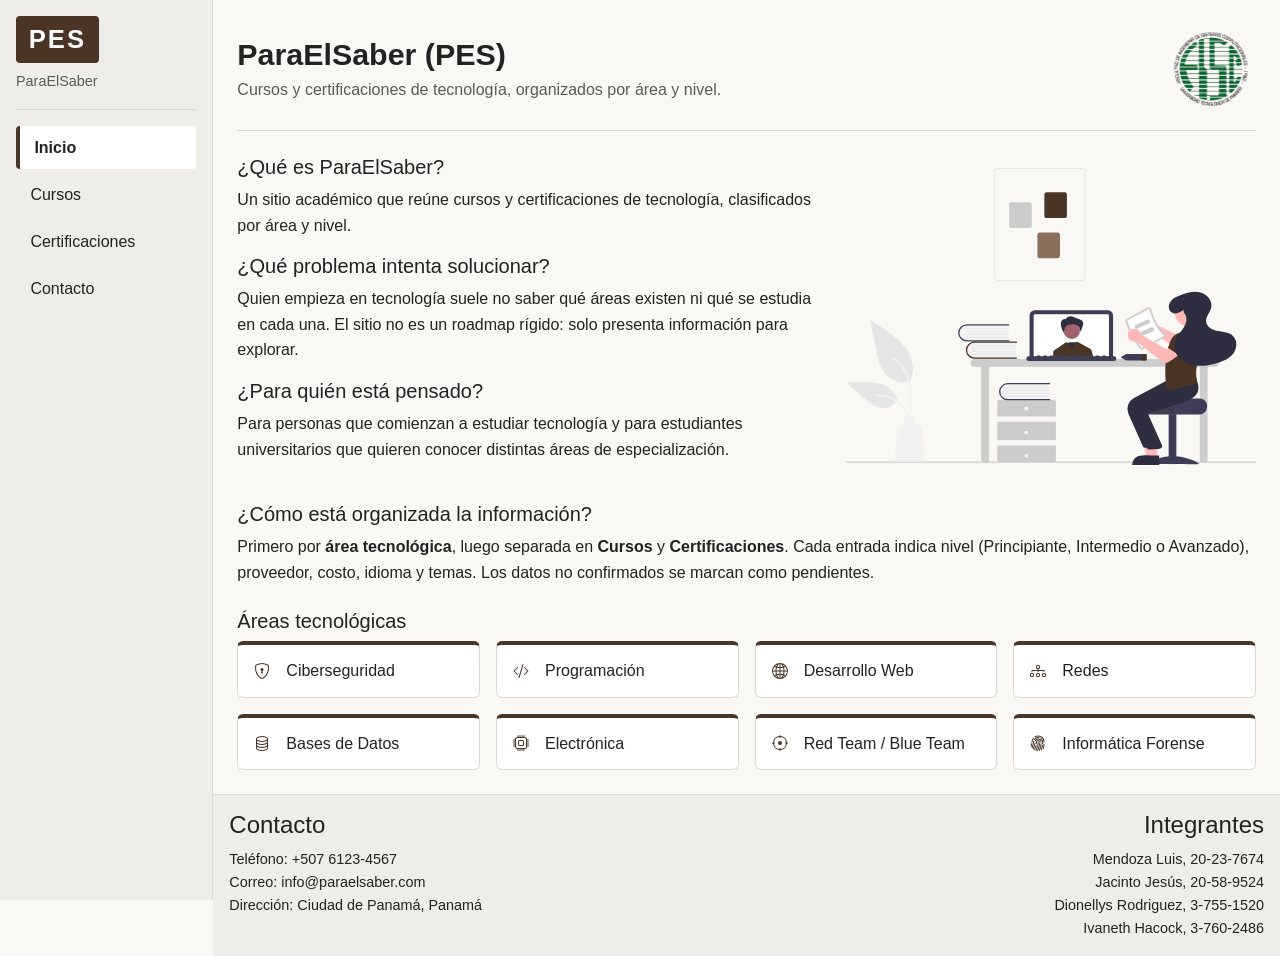
==== html/index.html @ ffdf696d "Sitio web ParaElSaber" ====
<!DOCTYPE html>
<html lang="es">
<head>
  <meta charset="UTF-8">
  <meta name="viewport" content="width=device-width, initial-scale=1">
  <title>Inicio | ParaElSaber</title>

  <link rel="stylesheet" href="https://cdn.jsdelivr.net/npm/bootstrap@5.3.3/dist/css/bootstrap.min.css">
  <link rel="stylesheet" href="../css/estilo.css">
</head>
<body>
<div class="container-fluid">
  <div class="row">


    <header class="col-12 col-lg-2 panelNavegacion p-3">

      <p class="logoSitio">PES</p>
      <p class="nombreSitio">ParaElSaber</p>
      <nav>
        <a class="enlaceMenu paginaActual" href="index.html">Inicio</a>
        <a class="enlaceMenu" href="cursos.html">Cursos</a>
        <a class="enlaceMenu" href="certificaciones.html">Certificaciones</a>
        <a class="enlaceMenu" href="contacto.html">Contacto</a>
      </nav>
    </header>

    <div class="col-12 col-lg-10 d-flex flex-column p-0">
      <main class="contenidoPrincipal p-3 p-md-4 flex-grow-1">

        <header class="encabezadoPagina encabezadoConLogo">
          <div>
            <h1>ParaElSaber (PES)</h1>
            <p>Cursos y certificaciones de tecnología, organizados por área y nivel.</p>
          </div>

          <img class="logoUniversidad" src="../images/logo-utp-fisc.jpg" alt="Logo UTP - FISC">
        </header>

        <div class="row align-items-center g-4 mb-4">
          <section class="col-lg-7">
          <h2 class="h5">¿Qué es ParaElSaber?</h2>
          <p>Un sitio académico que reúne cursos y certificaciones de tecnología, clasificados por área y nivel.</p>
          <h2 class="h5">¿Qué problema intenta solucionar?</h2>
          <p>Quien empieza en tecnología suele no saber qué áreas existen ni qué se estudia en cada una. El sitio no es un roadmap rígido: solo presenta información para explorar.</p>
          <h2 class="h5">¿Para quién está pensado?</h2>
          <p>Para personas que comienzan a estudiar tecnología y para estudiantes universitarios que quieren conocer distintas áreas de especialización.</p>
        </section>

          <div class="col-lg-5 text-center">
            <img class="img-fluid ilustracionPagina" src="../images/ilustracion-aprendizaje.svg" alt="Ilustración de una persona aprendiendo en línea">
          </div>
        </div>

        <section class="mb-4">
          <h2 class="h5">¿Cómo está organizada la información?</h2>
          <p>Primero por <strong>área tecnológica</strong>, luego separada en <strong>Cursos</strong> y <strong>Certificaciones</strong>. Cada entrada indica nivel (Principiante, Intermedio o Avanzado), proveedor, costo, idioma y temas. Los datos no confirmados se marcan como pendientes.</p>
        </section>

        <section>
          <h2 class="h5">Áreas tecnológicas</h2>

          <div class="row g-3">
          <div class="col-6 col-md-4 col-xl-3">

            <article class="card tarjetaArea h-100"><div class="card-body d-flex align-items-center gap-3"><!-- Icono: Bootstrap Icons (MIT) --><img class="iconoArea" src="../images/icono-ciberseguridad.svg" alt=""><h3 class="h6 mb-0"><a class="stretched-link" href="cursos.html#ciberseguridad">Ciberseguridad</a></h3></div></article>
          </div>
          <div class="col-6 col-md-4 col-xl-3">

            <article class="card tarjetaArea h-100"><div class="card-body d-flex align-items-center gap-3"><!-- Icono: Bootstrap Icons (MIT) --><img class="iconoArea" src="../images/icono-programacion.svg" alt=""><h3 class="h6 mb-0"><a class="stretched-link" href="cursos.html#programacion">Programación</a></h3></div></article>
          </div>
          <div class="col-6 col-md-4 col-xl-3">

            <article class="card tarjetaArea h-100"><div class="card-body d-flex align-items-center gap-3"><!-- Icono: Bootstrap Icons (MIT) --><img class="iconoArea" src="../images/icono-desarrolloWeb.svg" alt=""><h3 class="h6 mb-0"><a class="stretched-link" href="cursos.html#desarrolloWeb">Desarrollo Web</a></h3></div></article>
          </div>
          <div class="col-6 col-md-4 col-xl-3">

            <article class="card tarjetaArea h-100"><div class="card-body d-flex align-items-center gap-3"><!-- Icono: Bootstrap Icons (MIT) --><img class="iconoArea" src="../images/icono-redes.svg" alt=""><h3 class="h6 mb-0"><a class="stretched-link" href="cursos.html#redes">Redes</a></h3></div></article>
          </div>
          <div class="col-6 col-md-4 col-xl-3">

            <article class="card tarjetaArea h-100"><div class="card-body d-flex align-items-center gap-3"><!-- Icono: Bootstrap Icons (MIT) --><img class="iconoArea" src="../images/icono-basesDeDatos.svg" alt=""><h3 class="h6 mb-0"><a class="stretched-link" href="cursos.html#basesDeDatos">Bases de Datos</a></h3></div></article>
          </div>
          <div class="col-6 col-md-4 col-xl-3">

            <article class="card tarjetaArea h-100"><div class="card-body d-flex align-items-center gap-3"><!-- Icono: Bootstrap Icons (MIT) --><img class="iconoArea" src="../images/icono-electronica.svg" alt=""><h3 class="h6 mb-0"><a class="stretched-link" href="cursos.html#electronica">Electrónica</a></h3></div></article>
          </div>
          <div class="col-6 col-md-4 col-xl-3">
            <article class="card tarjetaArea h-100"><div class="card-body d-flex align-items-center gap-3"><!-- Icono: Bootstrap Icons (MIT) --><img class="iconoArea" src="../images/icono-redBlueTeam.svg" alt=""><h3 class="h6 mb-0"><a class="stretched-link" href="cursos.html#redBlueTeam">Red Team / Blue Team</a></h3></div></article>
          </div>
          <div class="col-6 col-md-4 col-xl-3">

            <article class="card tarjetaArea h-100"><div class="card-body d-flex align-items-center gap-3"><!-- Icono: Bootstrap Icons (MIT) --><img class="iconoArea" src="../images/icono-forense.svg" alt=""><h3 class="h6 mb-0"><a class="stretched-link" href="cursos.html#forense">Informática Forense</a></h3></div></article>
          </div>
          </div>
        </section>
      </main>

      <footer class="pieDePagina p-3">
        <div class="row">

          <div class="col-md-6">
            <h4>Contacto</h4>
            <p class="mb-0">Teléfono: +507 6123-4567<br>
            Correo: info@paraelsaber.com<br>
            Dirección: Ciudad de Panamá, Panamá</p>
          </div>

          <div class="col-md-6 zonaDerecha">
            <h4>Integrantes</h4>
            <p class="mb-0">Mendoza Luis, 20-23-7674</p>
            <p class="mb-0">Jacinto Jesús, 20-58-9524</p>
            <p class="mb-0">Dionellys Rodriguez, 3-755-1520</p>
            <p class="mb-0">Ivaneth Hacock, 3-760-2486</p>
          </div>
        </div>
      </footer>
    </div>

  </div>
</div>
</body>
</html>
---- css/estilo.css ----
:root {
  --fondoPagina: #faf8f4;      /* blanco hueso */
  --fondoPanel: #efede8;       /* gris neutro claro */
  --textoPrincipal: #222222;
  --textoSecundario: #5a5a5a;
  --cafeOscuro: #4a3426;       /* hover y acentos */
  --bordeSuave: #dcd9d2;
  --nivelPrincipiante: #2f6b3f; /* verde oscuro */
  --nivelIntermedio: #2b4f7a;   /* azul oscuro */
  --nivelAvanzado: #7a2e2e;     /* rojo oscuro */
}

body {
  font-family: "Segoe UI", Arial, Helvetica, sans-serif;
  background-color: var(--fondoPagina);
  color: var(--textoPrincipal);
  line-height: 1.6;
}

/*Panel de navegación lateral*/
.panelNavegacion { background-color: var(--fondoPanel); border-right: 1px solid var(--bordeSuave); }
@media (min-width: 992px) { .panelNavegacion { position: sticky; top: 0; height: 100vh; } }

.logoSitio {
  display: inline-block;
  background-color: var(--cafeOscuro);
  color: #ffffff;
  font-size: 1.6rem;
  font-weight: bold;
  letter-spacing: 2px;
  padding: 0.2rem 0.8rem;
  border-radius: 4px;
  margin: 0;
}
.nombreSitio { font-size: 0.9rem; color: var(--textoSecundario); margin: 0.4rem 0 1rem; }
.panelNavegacion nav { border-top: 1px solid var(--bordeSuave); padding-top: 1rem; }

.enlaceMenu {
  display: block;
  padding: 0.55rem 0.9rem;
  margin-bottom: 0.25rem;
  color: var(--textoPrincipal);
  text-decoration: none;
  border-radius: 4px;
}
/* Hover - color contrastante*/
.enlaceMenu:hover { background-color: var(--cafeOscuro); color: #ffffff; }
.enlaceMenu.paginaActual { border-left: 4px solid var(--cafeOscuro); font-weight: bold; background-color: #ffffff; }
.enlaceMenu.paginaActual:hover { background-color: var(--cafeOscuro); }

/* Contenido general */
.contenidoPrincipal { max-width: 1150px; }

.encabezadoPagina { border-bottom: 1px solid var(--bordeSuave); padding-bottom: 1rem; margin-bottom: 1.5rem; }
.encabezadoPagina h1 { font-size: 1.9rem; font-weight: 700; margin-bottom: 0.3rem; }
.encabezadoPagina p { color: var(--textoSecundario); margin: 0; }

/* Índice de áreas*/
.indiceAreas { display: flex; flex-wrap: wrap; gap: 0.5rem; margin-bottom: 1rem; }
.indiceAreas a {
  border: 1px solid var(--bordeSuave);
  background-color: #ffffff;
  color: var(--textoPrincipal);
  text-decoration: none;
  font-size: 0.85rem;
  padding: 0.25rem 0.8rem;
  border-radius: 20px;
}
.indiceAreas a:hover { background-color: var(--cafeOscuro); color: #ffffff; border-color: var(--cafeOscuro); }

.tituloArea {
  font-weight: 700;
  border-left: 5px solid var(--cafeOscuro);
  padding-left: 0.75rem;
  margin: 2.5rem 0 1.25rem;
}

/* Tarjetas */
.tarjetaCurso, .tarjetaCertificacion, .tarjetaArea {
  background-color: #ffffff;
  border: 1px solid var(--bordeSuave);
  border-top: 4px solid var(--cafeOscuro);
  border-radius: 6px;
}
.tarjetaPendiente { border-top-color: var(--bordeSuave); border-style: dashed; color: var(--textoSecundario); }
.tarjetaArea:hover { border-top-color: var(--nivelIntermedio); }

.etiquetaNivel {
  display: inline-block;
  font-size: 0.75rem;
  font-weight: bold;
  text-transform: uppercase;
  letter-spacing: 0.5px;
  color: #ffffff;
  padding: 0.25rem 0.7rem;
  border-radius: 4px;
}
/* El fondo indica el nivel */
.nivelPrincipiante { background-color: var(--nivelPrincipiante); }
.nivelIntermedio   { background-color: var(--nivelIntermedio); }
.nivelAvanzado     { background-color: var(--nivelAvanzado); }
.nivelOtro         { background-color: var(--textoSecundario); }
/* Niveles dobles: mitad y mitad (corte recto, sin degradado) */
.nivelPrincipianteIntermedio { background: linear-gradient(90deg, var(--nivelPrincipiante) 50%, var(--nivelIntermedio) 50%); }
.nivelIntermedioAvanzado     { background: linear-gradient(90deg, var(--nivelIntermedio) 50%, var(--nivelAvanzado) 50%); }

.nombreProveedor { color: var(--textoSecundario); font-size: 0.9rem; margin-bottom: 1rem; }

.datosTarjeta dt {
  font-size: 0.72rem;
  text-transform: uppercase;
  letter-spacing: 0.5px;
  color: var(--textoSecundario);
}
.datosTarjeta dd { font-size: 0.92rem; margin-bottom: 0.75rem; }

.tarjetaCurso .card-footer, .tarjetaCertificacion .card-footer {
  background-color: transparent;
  border-top: 1px solid var(--bordeSuave);
}
.btnOficial { background-color: var(--cafeOscuro); color: #ffffff; }
.btnOficial:hover { background-color: #2e1f16; color: #ffffff; }
.tarjetaArea a { color: var(--textoPrincipal); text-decoration: none; }

/* Formulario */
.formularioSugerencias {
  max-width: 720px;
  background-color: #ffffff;
  border: 1px solid var(--bordeSuave);
  border-top: 4px solid var(--cafeOscuro);
  border-radius: 6px;
  padding: 1.5rem;
}
.form-control:focus, .form-select:focus {
  border-color: var(--cafeOscuro);
  box-shadow: 0 0 0 0.2rem rgba(74, 52, 38, 0.2);
}
input[type="radio"] { accent-color: var(--cafeOscuro); }

/* Footer */
.pieDePagina { border-top: 1px solid var(--bordeSuave); background-color: var(--fondoPanel); font-size: 0.9rem; }
.zonaDerecha { text-align: left; }
@media (min-width: 768px) { .zonaDerecha { text-align: right; } }

/* Logo del proveedor en las tarjetas */
.logoProveedor { height: 32px; width: auto; max-width: 90px; }

/* Logo institucional - página de inicio */
.encabezadoConLogo { display: flex; flex-wrap: wrap; align-items: center; justify-content: space-between; gap: 1rem; }
.logoUniversidad {
  height: 90px;
  width: auto;
  max-width: 100%;
  mix-blend-mode: multiply;
}
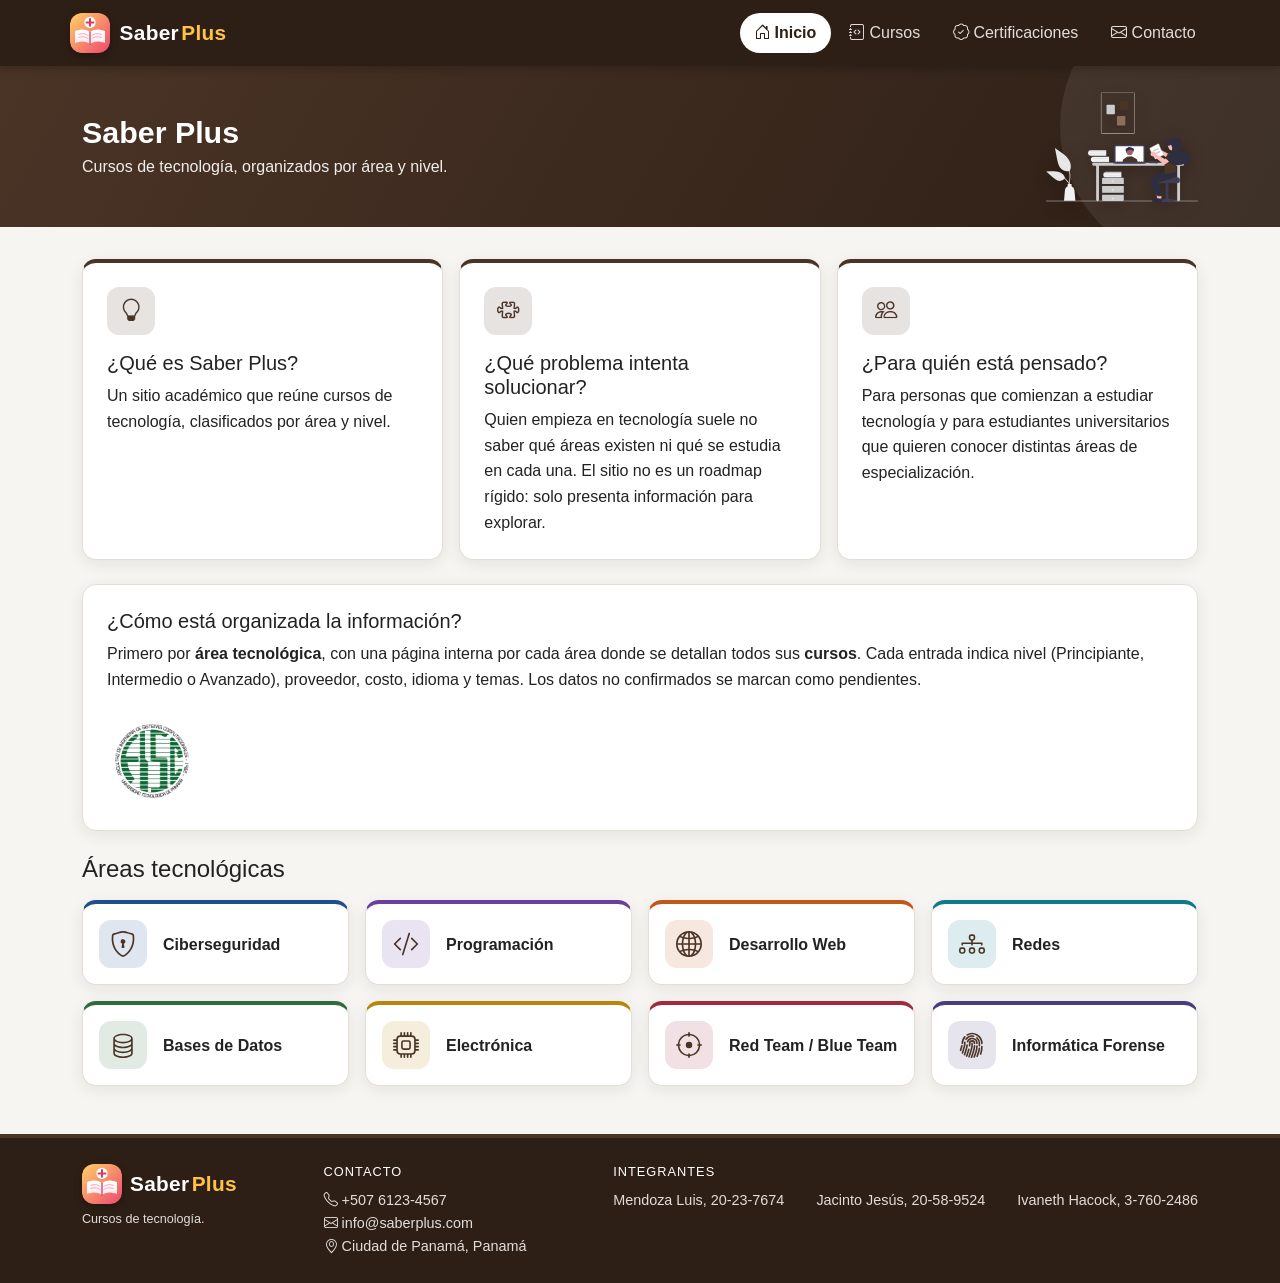
==== commit d308730d: "Updated" ====
--- a/html/index.html
+++ b/html/index.html
@@ -3,121 +3,36 @@
 <head>
   <meta charset="UTF-8">
   <meta name="viewport" content="width=device-width, initial-scale=1">
-  <title>Inicio | ParaElSaber</title>
-
+  <title>Saber Plus | Saber Plus</title>
+  <link rel="icon" type="image/svg+xml" href="../images/logoSaberPlus.svg">
   <link rel="stylesheet" href="https://cdn.jsdelivr.net/npm/bootstrap@5.3.3/dist/css/bootstrap.min.css">
+  <link rel="stylesheet" href="https://cdn.jsdelivr.net/npm/bootstrap-icons@1.11.3/font/bootstrap-icons.min.css">
   <link rel="stylesheet" href="../css/estilo.css">
 </head>
-<body>
-<div class="container-fluid">
-  <div class="row">
-
-
-    <header class="col-12 col-lg-2 panelNavegacion p-3">
-
-      <p class="logoSitio">PES</p>
-      <p class="nombreSitio">ParaElSaber</p>
-      <nav>
-        <a class="enlaceMenu paginaActual" href="index.html">Inicio</a>
-        <a class="enlaceMenu" href="cursos.html">Cursos</a>
-        <a class="enlaceMenu" href="certificaciones.html">Certificaciones</a>
-        <a class="enlaceMenu" href="contacto.html">Contacto</a>
-      </nav>
-    </header>
-
-    <div class="col-12 col-lg-10 d-flex flex-column p-0">
-      <main class="contenidoPrincipal p-3 p-md-4 flex-grow-1">
-
-        <header class="encabezadoPagina encabezadoConLogo">
-          <div>
-            <h1>ParaElSaber (PES)</h1>
-            <p>Cursos y certificaciones de tecnología, organizados por área y nivel.</p>
-          </div>
-
-          <img class="logoUniversidad" src="../images/logo-utp-fisc.jpg" alt="Logo UTP - FISC">
-        </header>
-
-        <div class="row align-items-center g-4 mb-4">
-          <section class="col-lg-7">
-          <h2 class="h5">¿Qué es ParaElSaber?</h2>
-          <p>Un sitio académico que reúne cursos y certificaciones de tecnología, clasificados por área y nivel.</p>
-          <h2 class="h5">¿Qué problema intenta solucionar?</h2>
-          <p>Quien empieza en tecnología suele no saber qué áreas existen ni qué se estudia en cada una. El sitio no es un roadmap rígido: solo presenta información para explorar.</p>
-          <h2 class="h5">¿Para quién está pensado?</h2>
-          <p>Para personas que comienzan a estudiar tecnología y para estudiantes universitarios que quieren conocer distintas áreas de especialización.</p>
-        </section>
-
-          <div class="col-lg-5 text-center">
-            <img class="img-fluid ilustracionPagina" src="../images/ilustracion-aprendizaje.svg" alt="Ilustración de una persona aprendiendo en línea">
-          </div>
-        </div>
-
-        <section class="mb-4">
-          <h2 class="h5">¿Cómo está organizada la información?</h2>
-          <p>Primero por <strong>área tecnológica</strong>, luego separada en <strong>Cursos</strong> y <strong>Certificaciones</strong>. Cada entrada indica nivel (Principiante, Intermedio o Avanzado), proveedor, costo, idioma y temas. Los datos no confirmados se marcan como pendientes.</p>
-        </section>
-
-        <section>
-          <h2 class="h5">Áreas tecnológicas</h2>
-
-          <div class="row g-3">
-          <div class="col-6 col-md-4 col-xl-3">
-
-            <article class="card tarjetaArea h-100"><div class="card-body d-flex align-items-center gap-3"><!-- Icono: Bootstrap Icons (MIT) --><img class="iconoArea" src="../images/icono-ciberseguridad.svg" alt=""><h3 class="h6 mb-0"><a class="stretched-link" href="cursos.html#ciberseguridad">Ciberseguridad</a></h3></div></article>
-          </div>
-          <div class="col-6 col-md-4 col-xl-3">
-
-            <article class="card tarjetaArea h-100"><div class="card-body d-flex align-items-center gap-3"><!-- Icono: Bootstrap Icons (MIT) --><img class="iconoArea" src="../images/icono-programacion.svg" alt=""><h3 class="h6 mb-0"><a class="stretched-link" href="cursos.html#programacion">Programación</a></h3></div></article>
-          </div>
-          <div class="col-6 col-md-4 col-xl-3">
-
-            <article class="card tarjetaArea h-100"><div class="card-body d-flex align-items-center gap-3"><!-- Icono: Bootstrap Icons (MIT) --><img class="iconoArea" src="../images/icono-desarrolloWeb.svg" alt=""><h3 class="h6 mb-0"><a class="stretched-link" href="cursos.html#desarrolloWeb">Desarrollo Web</a></h3></div></article>
-          </div>
-          <div class="col-6 col-md-4 col-xl-3">
-
-            <article class="card tarjetaArea h-100"><div class="card-body d-flex align-items-center gap-3"><!-- Icono: Bootstrap Icons (MIT) --><img class="iconoArea" src="../images/icono-redes.svg" alt=""><h3 class="h6 mb-0"><a class="stretched-link" href="cursos.html#redes">Redes</a></h3></div></article>
-          </div>
-          <div class="col-6 col-md-4 col-xl-3">
-
-            <article class="card tarjetaArea h-100"><div class="card-body d-flex align-items-center gap-3"><!-- Icono: Bootstrap Icons (MIT) --><img class="iconoArea" src="../images/icono-basesDeDatos.svg" alt=""><h3 class="h6 mb-0"><a class="stretched-link" href="cursos.html#basesDeDatos">Bases de Datos</a></h3></div></article>
-          </div>
-          <div class="col-6 col-md-4 col-xl-3">
-
-            <article class="card tarjetaArea h-100"><div class="card-body d-flex align-items-center gap-3"><!-- Icono: Bootstrap Icons (MIT) --><img class="iconoArea" src="../images/icono-electronica.svg" alt=""><h3 class="h6 mb-0"><a class="stretched-link" href="cursos.html#electronica">Electrónica</a></h3></div></article>
-          </div>
-          <div class="col-6 col-md-4 col-xl-3">
-            <article class="card tarjetaArea h-100"><div class="card-body d-flex align-items-center gap-3"><!-- Icono: Bootstrap Icons (MIT) --><img class="iconoArea" src="../images/icono-redBlueTeam.svg" alt=""><h3 class="h6 mb-0"><a class="stretched-link" href="cursos.html#redBlueTeam">Red Team / Blue Team</a></h3></div></article>
-          </div>
-          <div class="col-6 col-md-4 col-xl-3">
-
-            <article class="card tarjetaArea h-100"><div class="card-body d-flex align-items-center gap-3"><!-- Icono: Bootstrap Icons (MIT) --><img class="iconoArea" src="../images/icono-forense.svg" alt=""><h3 class="h6 mb-0"><a class="stretched-link" href="cursos.html#forense">Informática Forense</a></h3></div></article>
-          </div>
-          </div>
-        </section>
-      </main>
-
-      <footer class="pieDePagina p-3">
-        <div class="row">
-
-          <div class="col-md-6">
-            <h4>Contacto</h4>
-            <p class="mb-0">Teléfono: +507 6123-4567<br>
-            Correo: info@paraelsaber.com<br>
-            Dirección: Ciudad de Panamá, Panamá</p>
-          </div>
-
-          <div class="col-md-6 zonaDerecha">
-            <h4>Integrantes</h4>
-            <p class="mb-0">Mendoza Luis, 20-23-7674</p>
-            <p class="mb-0">Jacinto Jesús, 20-58-9524</p>
-            <p class="mb-0">Dionellys Rodriguez, 3-755-1520</p>
-            <p class="mb-0">Ivaneth Hacock, 3-760-2486</p>
-          </div>
-        </div>
-      </footer>
+<body style="--colorTema:#4a3426;--colorTemaOscuro:#2e1f16">
+<header class="encabezadoSitio sticky-top">
+  <nav class="navbar navbar-expand-md container-xl">
+    <a class="marcaSitio navbar-brand" href="index.html"><img class="logoMarca" src="../images/logoSaberPlus.svg" alt="Logotipo de Saber Plus"><span class="nombreSitio">Saber<span class="plusMarca">Plus</span></span></a>
+    <button class="navbar-toggler botonMenu" type="button" data-bs-toggle="collapse" data-bs-target="#menuPrincipal" aria-label="Abrir menú"><i class="bi bi-list"></i></button>
+    <div class="collapse navbar-collapse" id="menuPrincipal">
+      <ul class="navbar-nav ms-auto align-items-md-center gap-md-1"><li class="nav-item"><a class="enlaceMenu paginaActual" href="index.html"><i class="bi bi-house-door"></i> Inicio</a></li><li class="nav-item"><a class="enlaceMenu" href="cursos.html"><i class="bi bi-journal-code"></i> Cursos</a></li><li class="nav-item"><a class="enlaceMenu" href="certificaciones.html"><i class="bi bi-patch-check"></i> Certificaciones</a></li><li class="nav-item"><a class="enlaceMenu" href="contacto.html"><i class="bi bi-envelope"></i> Contacto</a></li>
+      </ul>
     </div>
-
+  </nav>
+</header>
+<section class="heroPagina"><div class="container-xl heroContenido">
+  <div class="d-flex align-items-center gap-3"><div><h1>Saber Plus</h1><p>Cursos de tecnología, organizados por área y nivel.</p></div></div><img class="imagenHero" src="../images/ilustracionAprendizaje.svg" alt="">
+</div></section>
+<main class="container-xl contenidoPrincipal">
+<div class="row g-3 mb-4"><div class="col-md-4"><article class="tarjetaPes tarjetaInfo h-100 p-4"><span class="chipIcono"><i class="bi bi-lightbulb"></i></span><h2 class="h5 mt-3">¿Qué es Saber Plus?</h2><p class="mb-0">Un sitio académico que reúne cursos de tecnología, clasificados por área y nivel.</p></article></div><div class="col-md-4"><article class="tarjetaPes tarjetaInfo h-100 p-4"><span class="chipIcono"><i class="bi bi-puzzle"></i></span><h2 class="h5 mt-3">¿Qué problema intenta solucionar?</h2><p class="mb-0">Quien empieza en tecnología suele no saber qué áreas existen ni qué se estudia en cada una. El sitio no es un roadmap rígido: solo presenta información para explorar.</p></article></div><div class="col-md-4"><article class="tarjetaPes tarjetaInfo h-100 p-4"><span class="chipIcono"><i class="bi bi-people"></i></span><h2 class="h5 mt-3">¿Para quién está pensado?</h2><p class="mb-0">Para personas que comienzan a estudiar tecnología y para estudiantes universitarios que quieren conocer distintas áreas de especialización.</p></article></div></div><section class="bandaOrganizacion mb-4"><div><h2 class="h5">¿Cómo está organizada la información?</h2><p class="mb-0">Primero por <strong>área tecnológica</strong>, con una página interna por cada área donde se detallan todos sus <strong>cursos</strong>. Cada entrada indica nivel (Principiante, Intermedio o Avanzado), proveedor, costo, idioma y temas. Los datos no confirmados se marcan como pendientes.</p></div><img class="logoUniversidad" src="../images/logoUtpFisc.jpg" alt="Logo UTP - FISC"></section><h2 class="h4 mb-3">Áreas tecnológicas</h2><div class="row g-3"><div class="col-6 col-md-4 col-xl-3"><article class="tarjetaPes tarjetaArea h-100" style="--colorArea:#1f4e8c"><div class="p-3 d-flex align-items-center gap-3"><span class="chipIcono"><img src="../images/iconoCiberseguridad.svg" alt=""></span><h3 class="h6 mb-0"><a class="stretched-link" href="cursosCiberseguridad.html">Ciberseguridad</a></h3></div></article></div><div class="col-6 col-md-4 col-xl-3"><article class="tarjetaPes tarjetaArea h-100" style="--colorArea:#6a3fa0"><div class="p-3 d-flex align-items-center gap-3"><span class="chipIcono"><img src="../images/iconoProgramacion.svg" alt=""></span><h3 class="h6 mb-0"><a class="stretched-link" href="cursosProgramacion.html">Programación</a></h3></div></article></div><div class="col-6 col-md-4 col-xl-3"><article class="tarjetaPes tarjetaArea h-100" style="--colorArea:#c2571a"><div class="p-3 d-flex align-items-center gap-3"><span class="chipIcono"><img src="../images/iconoDesarrolloWeb.svg" alt=""></span><h3 class="h6 mb-0"><a class="stretched-link" href="cursosDesarrolloWeb.html">Desarrollo Web</a></h3></div></article></div><div class="col-6 col-md-4 col-xl-3"><article class="tarjetaPes tarjetaArea h-100" style="--colorArea:#0f7a8a"><div class="p-3 d-flex align-items-center gap-3"><span class="chipIcono"><img src="../images/iconoRedes.svg" alt=""></span><h3 class="h6 mb-0"><a class="stretched-link" href="cursosRedes.html">Redes</a></h3></div></article></div><div class="col-6 col-md-4 col-xl-3"><article class="tarjetaPes tarjetaArea h-100" style="--colorArea:#2f6b3f"><div class="p-3 d-flex align-items-center gap-3"><span class="chipIcono"><img src="../images/iconoBasesDeDatos.svg" alt=""></span><h3 class="h6 mb-0"><a class="stretched-link" href="cursosBasesDeDatos.html">Bases de Datos</a></h3></div></article></div><div class="col-6 col-md-4 col-xl-3"><article class="tarjetaPes tarjetaArea h-100" style="--colorArea:#b8860b"><div class="p-3 d-flex align-items-center gap-3"><span class="chipIcono"><img src="../images/iconoElectronica.svg" alt=""></span><h3 class="h6 mb-0"><a class="stretched-link" href="cursosElectronica.html">Electrónica</a></h3></div></article></div><div class="col-6 col-md-4 col-xl-3"><article class="tarjetaPes tarjetaArea h-100" style="--colorArea:#a12b3d"><div class="p-3 d-flex align-items-center gap-3"><span class="chipIcono"><img src="../images/iconoRedBlueTeam.svg" alt=""></span><h3 class="h6 mb-0"><a class="stretched-link" href="cursosRedBlueTeam.html">Red Team / Blue Team</a></h3></div></article></div><div class="col-6 col-md-4 col-xl-3"><article class="tarjetaPes tarjetaArea h-100" style="--colorArea:#4a3d7a"><div class="p-3 d-flex align-items-center gap-3"><span class="chipIcono"><img src="../images/iconoForense.svg" alt=""></span><h3 class="h6 mb-0"><a class="stretched-link" href="cursosForense.html">Informática Forense</a></h3></div></article></div></div>
+</main>
+<footer class="pieDePagina"><div class="container-xl">
+  <div class="filaPie">
+    <div class="bloquePie"><span class="d-flex align-items-center gap-2"><img class="logoMarca" src="../images/logoSaberPlus.svg" alt=""><strong class="nombreSitio">Saber<span class="plusMarca">Plus</span></strong></span><small>Cursos de tecnología.</small></div>
+    <div class="bloquePie"><h4>Contacto</h4><ul class="listaPie"><li><i class="bi bi-telephone"></i> +507 6123-4567</li><li><i class="bi bi-envelope"></i> info@saberplus.com</li><li><i class="bi bi-geo-alt"></i> Ciudad de Panamá, Panamá</li></ul></div>
+    <div class="bloquePie bloqueIntegrantes"><h4>Integrantes</h4><ul class="listaPie listaIntegrantes"><li>Mendoza Luis, 20-23-7674</li><li>Jacinto Jesús, 20-58-9524</li><li>Ivaneth Hacock, 3-760-2486</li></ul></div>
   </div>
-</div>
+</div></footer>
+<script src="https://cdn.jsdelivr.net/npm/bootstrap@5.3.3/dist/js/bootstrap.bundle.min.js"></script>
 </body>
-</html>
+</html>
--- a/css/estilo.css
+++ b/css/estilo.css
@@ -1,155 +1,119 @@
 :root {
-  --fondoPagina: #faf8f4;      /* blanco hueso */
-  --fondoPanel: #efede8;       /* gris neutro claro */
+  --fondoPagina: #f7f5f1;
   --textoPrincipal: #222222;
   --textoSecundario: #5a5a5a;
-  --cafeOscuro: #4a3426;       /* hover y acentos */
-  --bordeSuave: #dcd9d2;
-  --nivelPrincipiante: #2f6b3f; /* verde oscuro */
-  --nivelIntermedio: #2b4f7a;   /* azul oscuro */
-  --nivelAvanzado: #7a2e2e;     /* rojo oscuro */
+  --bordeSuave: #e3dfd7;
+  --nivelPrincipiante: #2f6b3f;
+  --nivelIntermedio: #2b4f7a;
+  --nivelAvanzado: #7a2e2e;
+  --sombraSuave: 0 4px 16px rgba(30, 20, 10, 0.08);
+  --sombraFuerte: 0 10px 28px rgba(30, 20, 10, 0.16);
 }
+body { font-family: "Segoe UI", Arial, Helvetica, sans-serif; background: var(--fondoPagina); color: var(--textoPrincipal); line-height: 1.6; }
+.contenidoPrincipal { padding-top: 2rem; padding-bottom: 3rem; }
+.textoSuave { color: var(--textoSecundario); }
 
-body {
-  font-family: "Segoe UI", Arial, Helvetica, sans-serif;
-  background-color: var(--fondoPagina);
-  color: var(--textoPrincipal);
-  line-height: 1.6;
-}
+/* Encabezado horizontal */
+.encabezadoSitio { background: var(--colorTemaOscuro); box-shadow: 0 2px 10px rgba(0,0,0,.25); z-index: 1030; }
+.marcaSitio { display: flex; align-items: center; gap: .6rem; }
+.logoMarca { width: 40px; height: 40px; border-radius: 12px; box-shadow: 0 3px 8px rgba(0,0,0,.3); }
+.nombreSitio { color: #fff; font-weight: 800; font-size: 1.3rem; letter-spacing: .3px; }
+.plusMarca { color: #ffc247; margin-left: .15rem; }
+.botonMenu { color: #fff; border-color: rgba(255,255,255,.4); }
+.enlaceMenu { display: inline-block; color: rgba(255,255,255,.85); text-decoration: none; padding: .45rem .9rem; border-radius: 999px; transition: background .2s, color .2s; }
+.enlaceMenu:hover { background: rgba(255,255,255,.18); color: #fff; }
+.enlaceMenu.paginaActual { background: #fff; color: var(--colorTemaOscuro); font-weight: 700; }
 
-/*Panel de navegación lateral*/
-.panelNavegacion { background-color: var(--fondoPanel); border-right: 1px solid var(--bordeSuave); }
-@media (min-width: 992px) { .panelNavegacion { position: sticky; top: 0; height: 100vh; } }
-
-.logoSitio {
-  display: inline-block;
-  background-color: var(--cafeOscuro);
-  color: #ffffff;
-  font-size: 1.6rem;
-  font-weight: bold;
-  letter-spacing: 2px;
-  padding: 0.2rem 0.8rem;
-  border-radius: 4px;
-  margin: 0;
-}
-.nombreSitio { font-size: 0.9rem; color: var(--textoSecundario); margin: 0.4rem 0 1rem; }
-.panelNavegacion nav { border-top: 1px solid var(--bordeSuave); padding-top: 1rem; }
-
-.enlaceMenu {
-  display: block;
-  padding: 0.55rem 0.9rem;
-  margin-bottom: 0.25rem;
-  color: var(--textoPrincipal);
-  text-decoration: none;
-  border-radius: 4px;
-}
-/* Hover - color contrastante*/
-.enlaceMenu:hover { background-color: var(--cafeOscuro); color: #ffffff; }
-.enlaceMenu.paginaActual { border-left: 4px solid var(--cafeOscuro); font-weight: bold; background-color: #ffffff; }
-.enlaceMenu.paginaActual:hover { background-color: var(--cafeOscuro); }
-
-/* Contenido general */
-.contenidoPrincipal { max-width: 1150px; }
-
-.encabezadoPagina { border-bottom: 1px solid var(--bordeSuave); padding-bottom: 1rem; margin-bottom: 1.5rem; }
-.encabezadoPagina h1 { font-size: 1.9rem; font-weight: 700; margin-bottom: 0.3rem; }
-.encabezadoPagina p { color: var(--textoSecundario); margin: 0; }
-
-/* Índice de áreas*/
-.indiceAreas { display: flex; flex-wrap: wrap; gap: 0.5rem; margin-bottom: 1rem; }
-.indiceAreas a {
-  border: 1px solid var(--bordeSuave);
-  background-color: #ffffff;
-  color: var(--textoPrincipal);
-  text-decoration: none;
-  font-size: 0.85rem;
-  padding: 0.25rem 0.8rem;
-  border-radius: 20px;
-}
-.indiceAreas a:hover { background-color: var(--cafeOscuro); color: #ffffff; border-color: var(--cafeOscuro); }
-
-.tituloArea {
-  font-weight: 700;
-  border-left: 5px solid var(--cafeOscuro);
-  padding-left: 0.75rem;
-  margin: 2.5rem 0 1.25rem;
-}
+/* Hero */
+.heroPagina { background: linear-gradient(120deg, var(--colorTema), var(--colorTemaOscuro)); color: #fff; padding: 1.6rem 0; position: relative; overflow: hidden; }
+.heroPagina::after { content: ""; position: absolute; right: -60px; top: -80px; width: 280px; height: 280px; border-radius: 50%; background: rgba(255,255,255,.08); }
+.heroContenido { display: flex; align-items: center; justify-content: space-between; gap: 1rem; position: relative; z-index: 1; }
+.heroPagina h1 { font-size: 1.9rem; font-weight: 700; margin: 0; }
+.heroPagina p { margin: .2rem 0 0; opacity: .92; max-width: 640px; }
+.imagenHero { height: 110px; width: auto; max-width: 30%; filter: drop-shadow(0 4px 8px rgba(0,0,0,.25)); }
+.iconoHero { width: 64px; height: 64px; border-radius: 16px; background: #fff; display: grid; place-items: center; flex-shrink: 0; }
+.iconoHero img { width: 36px; height: 36px; }
+.migas { opacity: .8; text-transform: uppercase; letter-spacing: .5px; font-size: .72rem; }
 
 /* Tarjetas */
-.tarjetaCurso, .tarjetaCertificacion, .tarjetaArea {
-  background-color: #ffffff;
-  border: 1px solid var(--bordeSuave);
-  border-top: 4px solid var(--cafeOscuro);
-  border-radius: 6px;
-}
-.tarjetaPendiente { border-top-color: var(--bordeSuave); border-style: dashed; color: var(--textoSecundario); }
-.tarjetaArea:hover { border-top-color: var(--nivelIntermedio); }
+.tarjetaPes { background: #fff; border: 1px solid var(--bordeSuave); border-top: 4px solid var(--colorArea, var(--colorTema)); border-radius: 14px; box-shadow: var(--sombraSuave); transition: transform .2s, box-shadow .2s; position: relative; }
+.tarjetaPes:hover { transform: translateY(-4px); box-shadow: var(--sombraFuerte); }
+.cursoDetalle:hover { transform: none; }
+.tarjetaPendiente { border-style: dashed; color: var(--textoSecundario); background: transparent; box-shadow: none; }
+.tarjetaPendiente:hover { transform: none; box-shadow: none; }
+.tarjetaInfo .chipIcono { font-size: 1.4rem; }
+.tarjetaArea a { color: var(--textoPrincipal); text-decoration: none; font-weight: 600; }
+.chipIcono { width: 48px; height: 48px; border-radius: 12px; display: grid; place-items: center; background: color-mix(in srgb, var(--colorArea, var(--colorTema)) 14%, white); color: var(--colorTema); flex-shrink: 0; }
+.chipIcono img { width: 26px; height: 26px; }
 
-.etiquetaNivel {
-  display: inline-block;
-  font-size: 0.75rem;
-  font-weight: bold;
-  text-transform: uppercase;
-  letter-spacing: 0.5px;
-  color: #ffffff;
-  padding: 0.25rem 0.7rem;
-  border-radius: 4px;
-}
-/* El fondo indica el nivel */
-.nivelPrincipiante { background-color: var(--nivelPrincipiante); }
-.nivelIntermedio   { background-color: var(--nivelIntermedio); }
-.nivelAvanzado     { background-color: var(--nivelAvanzado); }
-.nivelOtro         { background-color: var(--textoSecundario); }
-/* Niveles dobles: mitad y mitad (corte recto, sin degradado) */
-.nivelPrincipianteIntermedio { background: linear-gradient(90deg, var(--nivelPrincipiante) 50%, var(--nivelIntermedio) 50%); }
-.nivelIntermedioAvanzado     { background: linear-gradient(90deg, var(--nivelIntermedio) 50%, var(--nivelAvanzado) 50%); }
+/* Niveles */
+.grupoNiveles { display: flex; flex-wrap: wrap; gap: .3rem; }
+.etiquetaNivel { display: inline-block; font-size: .72rem; font-weight: 700; text-transform: uppercase; letter-spacing: .5px; color: #fff; padding: .25rem .7rem; border-radius: 999px; }
+.nivelPrincipiante { background: var(--nivelPrincipiante); }
+.nivelIntermedio { background: var(--nivelIntermedio); }
+.nivelAvanzado { background: var(--nivelAvanzado); }
+.nivelOtro { background: var(--textoSecundario); }
+.nombreProveedor { color: var(--textoSecundario); font-size: .9rem; margin-bottom: .6rem; }
+.textoTemas { font-size: .92rem; margin-bottom: .5rem; }
+.logoProveedor { height: 32px; width: auto; max-width: 90px; }
+.textoProveedor { font-weight: 700; color: var(--textoSecundario); font-size: .85rem; }
 
-.nombreProveedor { color: var(--textoSecundario); font-size: 0.9rem; margin-bottom: 1rem; }
+/* Índice y áreas */
+.indiceAreas { display: flex; flex-wrap: wrap; gap: .5rem; margin-bottom: 1.5rem; }
+.indiceAreas a { border: 2px solid var(--colorArea); background: #fff; color: var(--colorArea); text-decoration: none; font-size: .85rem; font-weight: 600; padding: .25rem .9rem; border-radius: 999px; transition: .2s; }
+.indiceAreas a:hover { background: var(--colorArea); color: #fff; }
+.seccionArea { margin-bottom: 2.5rem; scroll-margin-top: 80px; }
+.cabeceraArea { display: flex; flex-wrap: wrap; align-items: center; justify-content: space-between; gap: .75rem; border-left: 5px solid var(--colorArea); padding-left: .9rem; margin-bottom: 1rem; }
+.btnVerTodos { background: var(--colorArea); color: #fff; border-radius: 999px; font-weight: 600; }
+.btnVerTodos:hover { color: #fff; filter: brightness(.88); }
 
-.datosTarjeta dt {
-  font-size: 0.72rem;
-  text-transform: uppercase;
-  letter-spacing: 0.5px;
-  color: var(--textoSecundario);
-}
-.datosTarjeta dd { font-size: 0.92rem; margin-bottom: 0.75rem; }
+/* Precios y botones */
+.pieTarjeta { display: flex; flex-wrap: wrap; align-items: center; justify-content: space-between; gap: .75rem; padding: .9rem 1.5rem 1.2rem; border-top: 1px solid var(--bordeSuave); }
+.botonesTarjeta { display: flex; flex-wrap: wrap; gap: .5rem; }
+.bloquePrecio { display: flex; align-items: baseline; flex-wrap: wrap; gap: .5rem; }
+.precioActual { font-size: 1.6rem; font-weight: 800; color: var(--colorTemaOscuro); }
+.precioGratis { color: var(--nivelPrincipiante); }
+.precioAnterior { text-decoration: line-through; color: var(--textoSecundario); }
+.etiquetaOferta { background: #d6293e; color: #fff; font-size: .75rem; font-weight: 700; padding: .1rem .5rem; border-radius: 6px; }
+.btnCarrito { background: var(--colorTema); color: #fff; font-weight: 600; border-radius: 10px; }
+.btnCarrito:hover { background: var(--colorTemaOscuro); color: #fff; }
+.btnIrCurso { background: #fff; color: var(--colorTema); border: 2px solid var(--colorTema); font-weight: 600; border-radius: 10px; }
+.btnIrCurso:hover { background: var(--colorTema); color: #fff; }
 
-.tarjetaCurso .card-footer, .tarjetaCertificacion .card-footer {
-  background-color: transparent;
-  border-top: 1px solid var(--bordeSuave);
-}
-.btnOficial { background-color: var(--cafeOscuro); color: #ffffff; }
-.btnOficial:hover { background-color: #2e1f16; color: #ffffff; }
-.tarjetaArea a { color: var(--textoPrincipal); text-decoration: none; }
+/* Página interna de curso */
+.enlaceVolver { display: inline-block; margin-bottom: 1.2rem; color: var(--colorTema); text-decoration: none; font-weight: 600; }
+.cursoDetalle { scroll-margin-top: 80px; overflow: hidden; }
+.tituloAprenderas { text-transform: uppercase; letter-spacing: .5px; color: var(--colorTema); margin-top: 1.2rem; }
+.listaAprenderas { list-style: none; padding: 0; display: grid; grid-template-columns: repeat(auto-fit, minmax(230px, 1fr)); gap: .4rem .9rem; }
+.listaAprenderas i { color: var(--nivelPrincipiante); }
+.panelCompra { background: color-mix(in srgb, var(--colorTema) 7%, white); padding: 1.5rem; display: flex; flex-direction: column; gap: .7rem; justify-content: center; border-left: 1px solid var(--bordeSuave); }
+.bloquePrecioGrande .precioActual { font-size: 2.2rem; }
+.avisoOferta { background: #fff1d6; color: #8a5a00; border-radius: 8px; padding: .4rem .7rem; font-weight: 600; font-size: .9rem; }
+.avisoGratis { background: #dff3e4; color: var(--nivelPrincipiante); }
+.datoExtra { color: var(--textoSecundario); font-size: .9rem; }
 
-/* Formulario */
-.formularioSugerencias {
-  max-width: 720px;
-  background-color: #ffffff;
-  border: 1px solid var(--bordeSuave);
-  border-top: 4px solid var(--cafeOscuro);
-  border-radius: 6px;
-  padding: 1.5rem;
-}
-.form-control:focus, .form-select:focus {
-  border-color: var(--cafeOscuro);
-  box-shadow: 0 0 0 0.2rem rgba(74, 52, 38, 0.2);
-}
-input[type="radio"] { accent-color: var(--cafeOscuro); }
+/* Certificaciones */
+.avisoDescuentoGlobal { display: flex; align-items: center; gap: .9rem; background: #fff1d6; color: #7a4f00; border: 1px solid #f3d38b; border-radius: 14px; padding: .9rem 1.2rem; margin-bottom: 1.2rem; }
+.avisoDescuentoGlobal i { font-size: 1.5rem; }
+.cursoRelacionado { font-size: .88rem; color: var(--textoSecundario); margin: .6rem 0 0; }
+.estadoDescuento { font-size: .82rem; color: var(--textoSecundario); }
+.estadoDescuento.conDescuento { color: var(--nivelPrincipiante); font-weight: 700; }
+.tarjetaCertificacion .listaAprenderas { grid-template-columns: 1fr; margin-bottom: 0; }
 
-/* Footer */
-.pieDePagina { border-top: 1px solid var(--bordeSuave); background-color: var(--fondoPanel); font-size: 0.9rem; }
-.zonaDerecha { text-align: left; }
-@media (min-width: 768px) { .zonaDerecha { text-align: right; } }
+/* Inicio y formulario */
+.bandaOrganizacion { display: flex; flex-wrap: wrap; align-items: center; justify-content: space-between; gap: 1.5rem; background: #fff; border: 1px solid var(--bordeSuave); border-radius: 14px; padding: 1.5rem; box-shadow: var(--sombraSuave); }
+.logoUniversidad { height: 90px; width: auto; max-width: 100%; mix-blend-mode: multiply; }
+.formularioSugerencias { width: 100%; max-width: 720px; background: #fff; border: 1px solid var(--bordeSuave); border-top: 4px solid var(--colorTema); border-radius: 14px; box-shadow: var(--sombraSuave); padding: 1.8rem; }
+.form-control:focus, .form-select:focus { border-color: var(--colorTema); box-shadow: 0 0 0 .2rem color-mix(in srgb, var(--colorTema) 25%, transparent); }
+input[type="radio"] { accent-color: var(--colorTema); }
+.btnOficial { background: var(--colorTema); color: #fff; border-radius: 10px; }
+.btnOficial:hover { background: var(--colorTemaOscuro); color: #fff; }
 
-/* Logo del proveedor en las tarjetas */
-.logoProveedor { height: 32px; width: auto; max-width: 90px; }
-
-/* Logo institucional - página de inicio */
-.encabezadoConLogo { display: flex; flex-wrap: wrap; align-items: center; justify-content: space-between; gap: 1rem; }
-.logoUniversidad {
-  height: 90px;
-  width: auto;
-  max-width: 100%;
-  mix-blend-mode: multiply;
-}
+/* Footer horizontal */
+.pieDePagina { background: var(--colorTemaOscuro); color: rgba(255,255,255,.85); padding: 1.6rem 0; font-size: .9rem; border-top: 4px solid var(--colorTema); }
+.filaPie { display: flex; flex-wrap: wrap; justify-content: space-between; align-items: flex-start; gap: 1.5rem 2.5rem; }
+.bloquePie { display: flex; flex-direction: column; gap: .3rem; }
+.bloquePie h4 { font-size: .8rem; text-transform: uppercase; letter-spacing: 1px; color: #fff; margin: 0 0 .3rem; }
+.listaPie { list-style: none; margin: 0; padding: 0; }
+.listaIntegrantes { display: grid; grid-template-columns: repeat(3, auto); gap: .15rem 2rem; }
+@media (max-width: 767px) { .listaIntegrantes { grid-template-columns: 1fr; } .imagenHero { display: none; } .panelCompra { border-left: 0; border-top: 1px solid var(--bordeSuave); } }
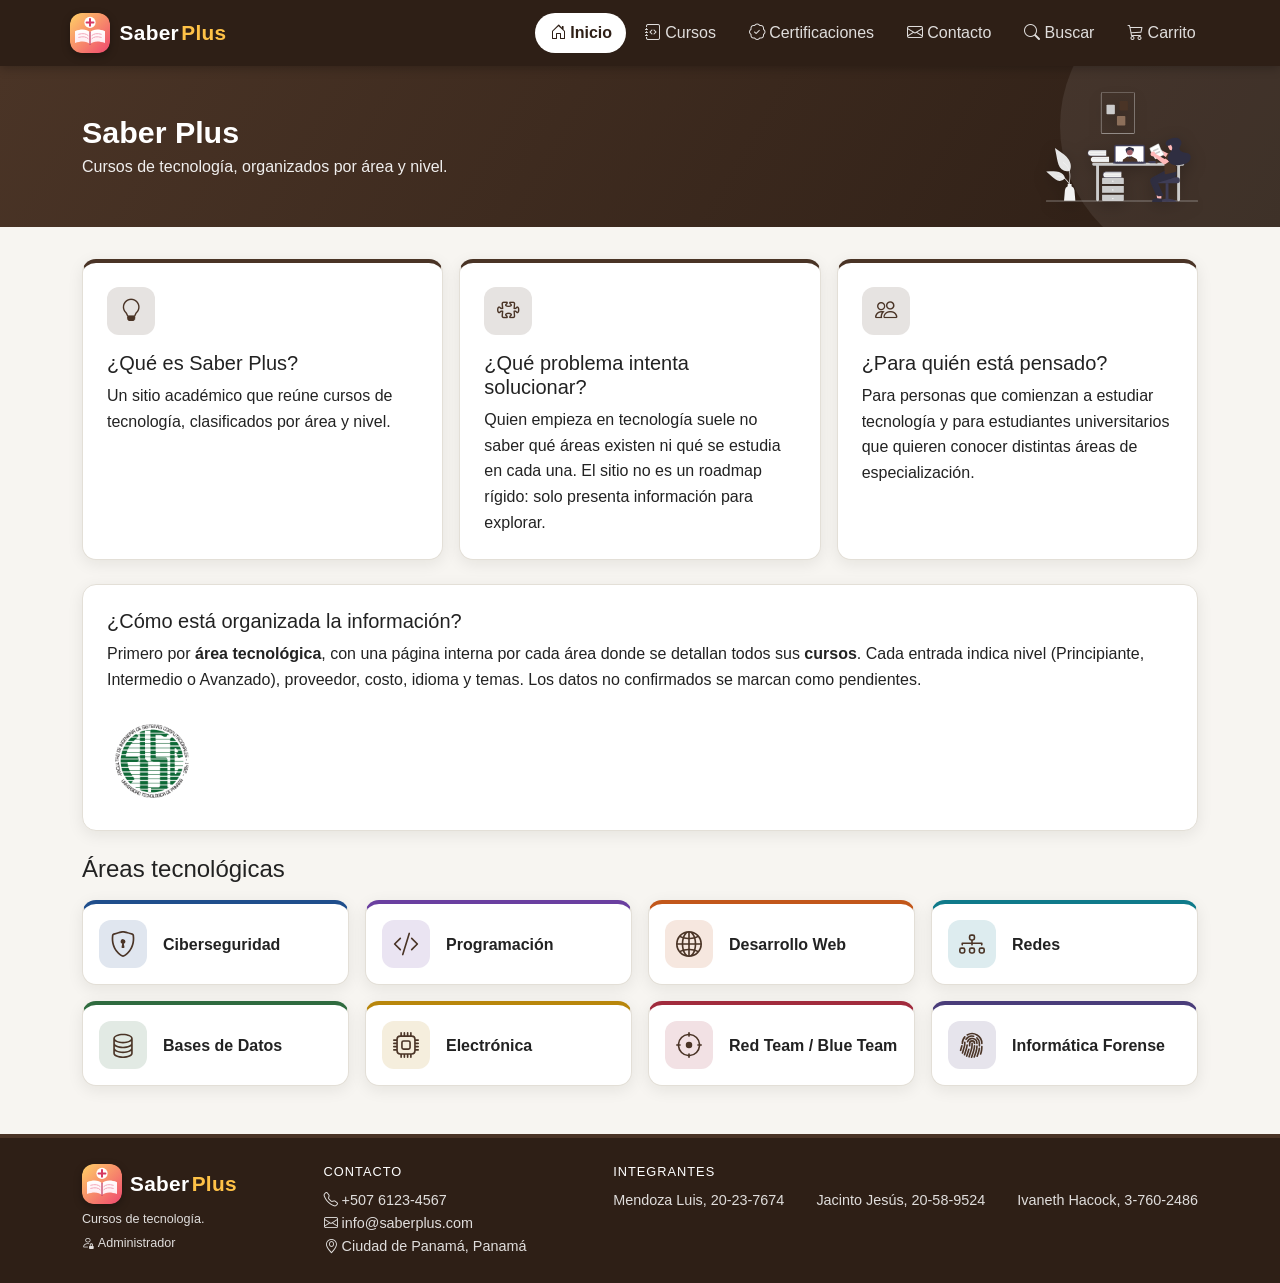
==== commit 797c9693: "Proyecto 2: PHP, MySQL, carrito, login y procedimientos almacenados" ====
--- a/html/index.html
+++ b/html/index.html
@@ -15,7 +15,7 @@
     <a class="marcaSitio navbar-brand" href="index.html"><img class="logoMarca" src="../images/logoSaberPlus.svg" alt="Logotipo de Saber Plus"><span class="nombreSitio">Saber<span class="plusMarca">Plus</span></span></a>
     <button class="navbar-toggler botonMenu" type="button" data-bs-toggle="collapse" data-bs-target="#menuPrincipal" aria-label="Abrir menú"><i class="bi bi-list"></i></button>
     <div class="collapse navbar-collapse" id="menuPrincipal">
-      <ul class="navbar-nav ms-auto align-items-md-center gap-md-1"><li class="nav-item"><a class="enlaceMenu paginaActual" href="index.html"><i class="bi bi-house-door"></i> Inicio</a></li><li class="nav-item"><a class="enlaceMenu" href="cursos.html"><i class="bi bi-journal-code"></i> Cursos</a></li><li class="nav-item"><a class="enlaceMenu" href="certificaciones.html"><i class="bi bi-patch-check"></i> Certificaciones</a></li><li class="nav-item"><a class="enlaceMenu" href="contacto.html"><i class="bi bi-envelope"></i> Contacto</a></li>
+      <ul class="navbar-nav ms-auto align-items-md-center gap-md-1"><li class="nav-item"><a class="enlaceMenu paginaActual" href="index.html"><i class="bi bi-house-door"></i> Inicio</a></li><li class="nav-item"><a class="enlaceMenu" href="cursos.html"><i class="bi bi-journal-code"></i> Cursos</a></li><li class="nav-item"><a class="enlaceMenu" href="certificaciones.html"><i class="bi bi-patch-check"></i> Certificaciones</a></li><li class="nav-item"><a class="enlaceMenu" href="contacto.html"><i class="bi bi-envelope"></i> Contacto</a></li><li class="nav-item"><a class="enlaceMenu" href="../php/buscarCursos.php"><i class="bi bi-search"></i> Buscar</a></li><li class="nav-item"><a class="enlaceMenu" href="../php/carrito.php"><i class="bi bi-cart3"></i> Carrito</a></li>
       </ul>
     </div>
   </nav>
@@ -28,7 +28,7 @@
 </main>
 <footer class="pieDePagina"><div class="container-xl">
   <div class="filaPie">
-    <div class="bloquePie"><span class="d-flex align-items-center gap-2"><img class="logoMarca" src="../images/logoSaberPlus.svg" alt=""><strong class="nombreSitio">Saber<span class="plusMarca">Plus</span></strong></span><small>Cursos de tecnología.</small></div>
+    <div class="bloquePie"><span class="d-flex align-items-center gap-2"><img class="logoMarca" src="../images/logoSaberPlus.svg" alt=""><strong class="nombreSitio">Saber<span class="plusMarca">Plus</span></strong></span><small>Cursos de tecnología.</small><small><a class="enlacePie" href="../php/login.php"><i class="bi bi-person-lock"></i> Administrador</a></small></div>
     <div class="bloquePie"><h4>Contacto</h4><ul class="listaPie"><li><i class="bi bi-telephone"></i> +507 6123-4567</li><li><i class="bi bi-envelope"></i> info@saberplus.com</li><li><i class="bi bi-geo-alt"></i> Ciudad de Panamá, Panamá</li></ul></div>
     <div class="bloquePie bloqueIntegrantes"><h4>Integrantes</h4><ul class="listaPie listaIntegrantes"><li>Mendoza Luis, 20-23-7674</li><li>Jacinto Jesús, 20-58-9524</li><li>Ivaneth Hacock, 3-760-2486</li></ul></div>
   </div>
--- a/css/estilo.css
+++ b/css/estilo.css
@@ -117,3 +117,14 @@
 .listaPie { list-style: none; margin: 0; padding: 0; }
 .listaIntegrantes { display: grid; grid-template-columns: repeat(3, auto); gap: .15rem 2rem; }
 @media (max-width: 767px) { .listaIntegrantes { grid-template-columns: 1fr; } .imagenHero { display: none; } .panelCompra { border-left: 0; border-top: 1px solid var(--bordeSuave); } }
+
+/* Proyecto 2: carrito, búsqueda y panel de administración */
+.formCarrito { display: contents; }
+.enlacePie { color: rgba(255,255,255,.85); text-decoration: none; }
+.enlacePie:hover { color: #ffc247; }
+.formularioLogin { max-width: 420px; }
+.tablaDatos th { color: var(--colorTemaOscuro); font-size: .85rem; text-transform: uppercase; letter-spacing: .4px; }
+.tablaDatos .precioAnterior { font-size: .9rem; margin-right: .3rem; }
+.tarjetaResumen { display: flex; flex-direction: column; }
+.tarjetaResumen small { color: var(--textoSecundario); text-transform: uppercase; letter-spacing: .5px; font-size: .75rem; }
+.tarjetaResumen strong { font-size: 1.6rem; color: var(--colorTemaOscuro); }
